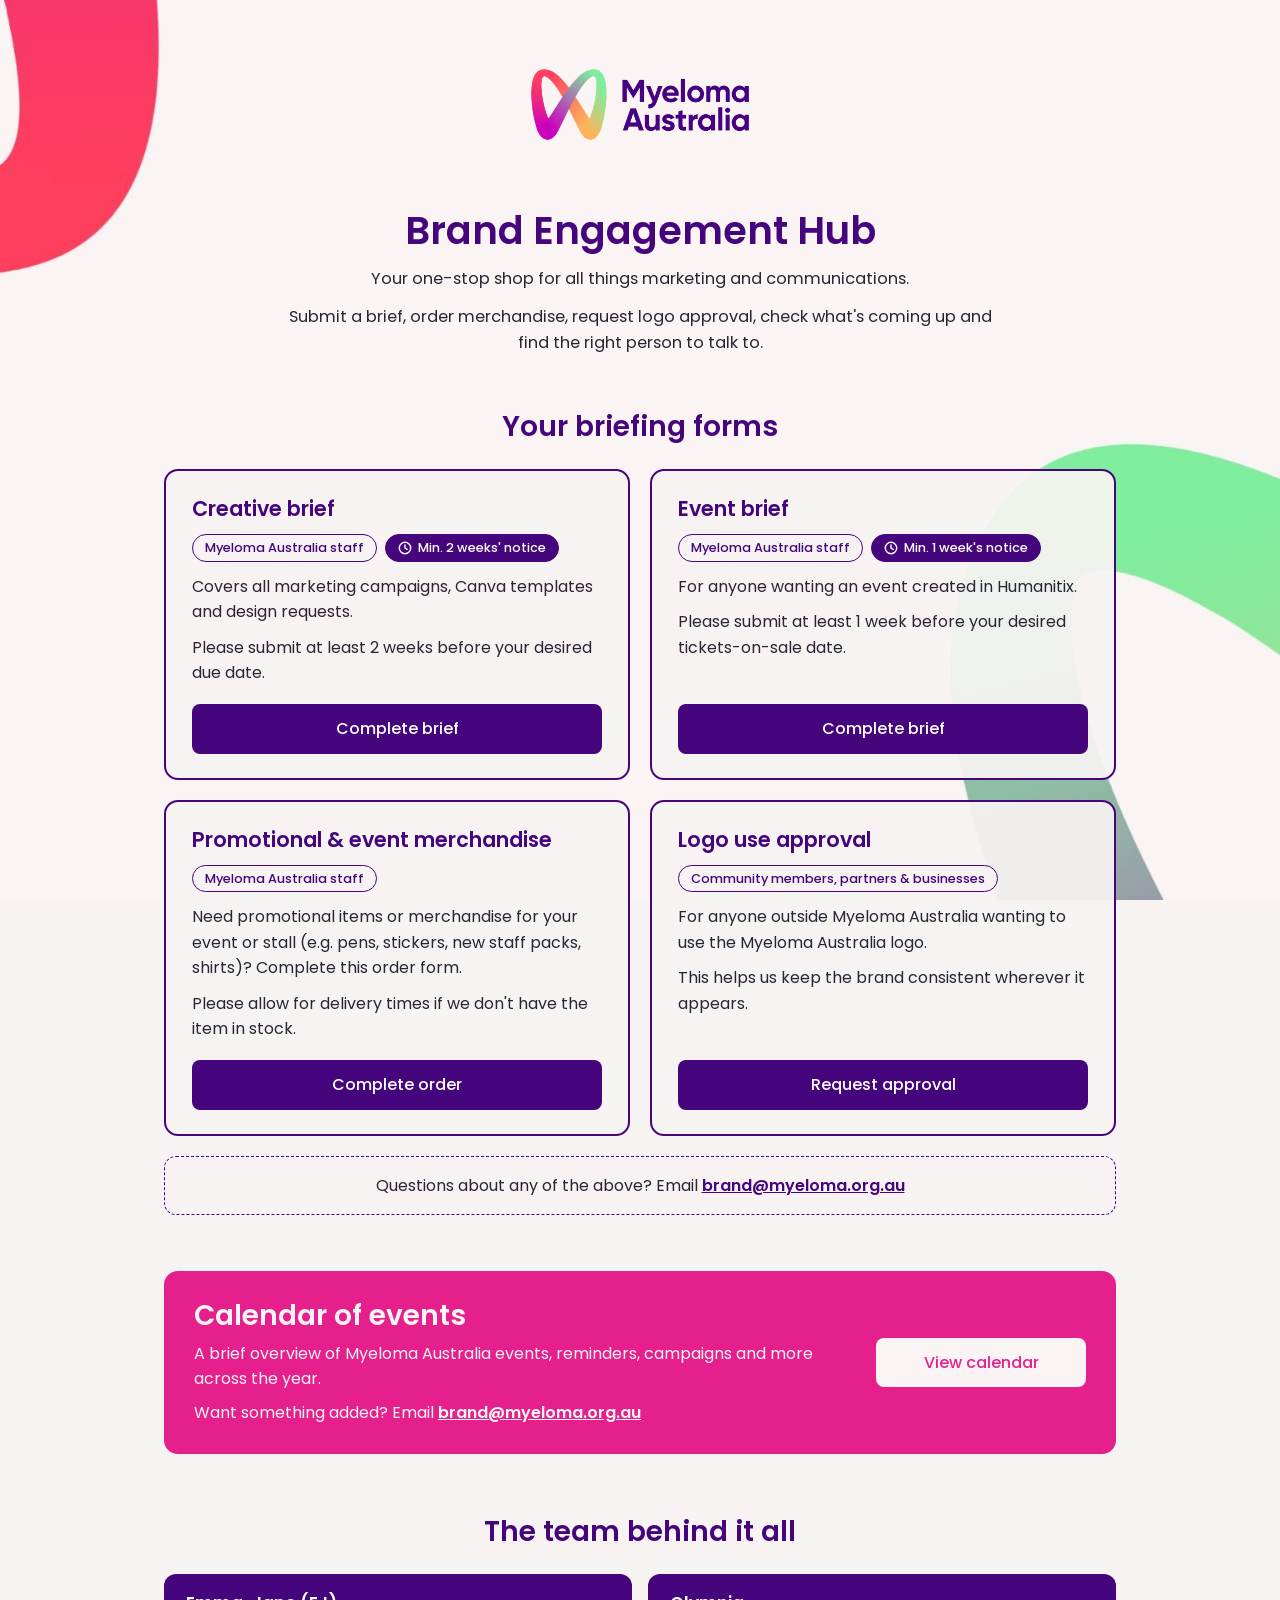
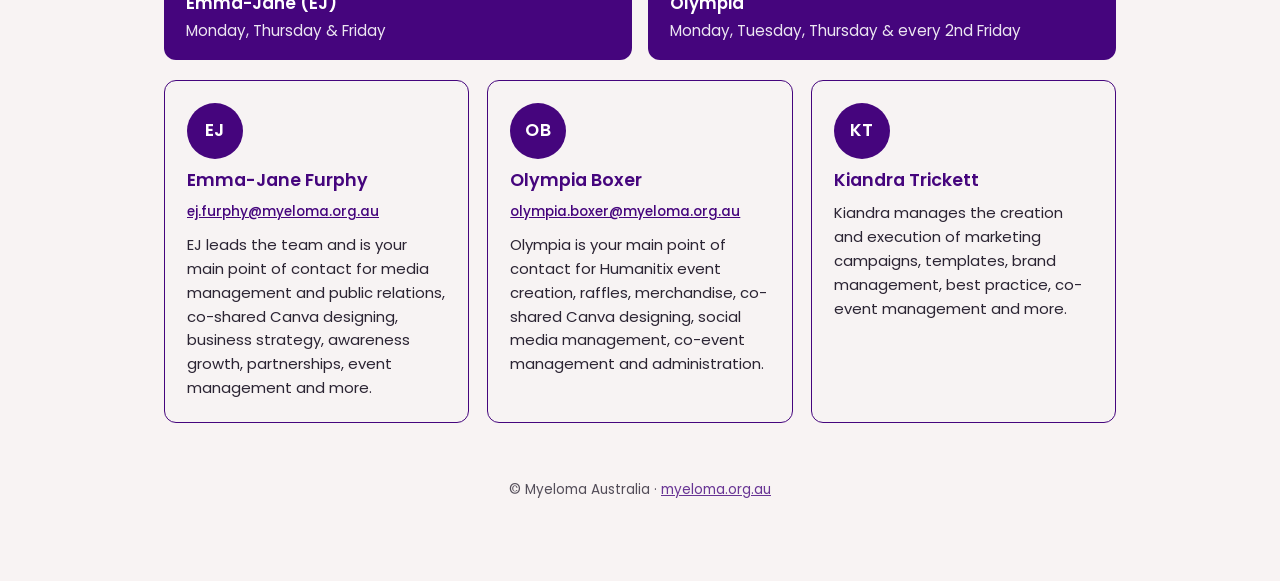
==== brand/index.html @ 0c66abc9 "Add files via upload" ====
<!doctype html>
<html lang="en-AU">
<head>
  <meta charset="utf-8">
  <meta name="viewport" content="width=device-width, initial-scale=1">
  <title>Brand Engagement Hub | Myeloma Australia</title>
  <meta name="description" content="Myeloma Australia's one-stop shop for marketing and communications: briefing forms, merchandise orders, logo approvals, the events calendar and the team.">
  <meta name="robots" content="noindex">
  <link rel="preconnect" href="https://fonts.googleapis.com">
  <link rel="preconnect" href="https://fonts.gstatic.com" crossorigin>
  <link href="https://fonts.googleapis.com/css2?family=Poppins:wght@400;500;600;700&display=swap" rel="stylesheet">
  <style>
    :root {
      --purple: #45057d;
      --purple-dark: #2f0357;
      --bg: #f8f3f3;
      --pink: #e5208c;
      --light: #faf4f4;
      --text: #2b2433;
    }
    * { box-sizing: border-box; }
    html, body { margin: 0; }
    body {
      font-family: "Poppins", Arial, sans-serif;
      color: var(--text);
      background: var(--bg) url("../nurses/assets/background.jpg") center / cover no-repeat fixed;
      min-height: 100vh;
      line-height: 1.6;
    }
    .wrap { max-width: 1000px; margin: 0 auto; padding: 48px 24px 80px; }

    header { text-align: center; margin-bottom: 40px; }
    header img { width: 260px; max-width: 70%; height: auto; }

    .intro { text-align: center; max-width: 720px; margin: 0 auto 48px; }
    .intro h1 { color: var(--purple); font-size: clamp(1.8rem, 4vw, 2.4rem); font-weight: 600; margin: 0 0 12px; line-height: 1.2; }
    .intro p { margin: 0 0 12px; font-size: 1.02rem; }

    h2.sec {
      color: var(--purple); font-size: clamp(1.4rem, 3vw, 1.75rem); font-weight: 600;
      margin: 0 0 20px; text-align: center;
    }
    section { margin-bottom: 56px; }

    /* Form cards */
    .fgrid { display: grid; grid-template-columns: repeat(2, 1fr); gap: 20px; }
    .fcard {
      display: flex; flex-direction: column; gap: 12px;
      background: rgba(248, 243, 243, 0.92);
      border: 2px solid var(--purple); border-radius: 14px;
      padding: 24px 26px;
    }
    .fcard h3 { margin: 0; color: var(--purple); font-size: 1.3rem; font-weight: 600; line-height: 1.3; }
    .fcard p { margin: 0; }
    .fcard .body { flex: 1; display: flex; flex-direction: column; gap: 10px; }
    .tags { display: flex; flex-wrap: wrap; gap: 8px; }
    .tag {
      display: inline-flex; align-items: center; gap: 6px;
      font-size: .8rem; font-weight: 500; line-height: 1.2;
      padding: 5px 12px; border-radius: 999px;
      border: 1.5px solid var(--purple); color: var(--purple); background: var(--bg);
    }
    .tag.lead { background: var(--purple); color: #fff; }
    .tag svg { flex: none; }

    .btn {
      display: inline-block; text-align: center; text-decoration: none;
      background: var(--purple); color: #fff;
      font-family: inherit; font-weight: 500; font-size: 1rem;
      padding: 12px 28px; border-radius: 8px; border: 0; cursor: pointer;
      transition: background .2s ease, transform .2s ease;
    }
    .btn:hover { background: var(--purple-dark); transform: translateY(-1px); }
    .btn:focus-visible { outline: 3px solid var(--purple); outline-offset: 3px; }
    .fcard .btn { width: 100%; margin-top: 6px; }

    .help {
      margin-top: 20px; text-align: center;
      background: rgba(248, 243, 243, 0.92);
      border: 1.5px dashed var(--purple); border-radius: 12px;
      padding: 16px 22px;
    }
    .help p { margin: 0; }
    a.mail { color: var(--purple); font-weight: 600; }

    /* Pink feature card (matches the nurses font section) */
    .feature {
      background: var(--pink); color: var(--light);
      border: 2px solid var(--pink); border-radius: 14px;
      padding: 26px 28px;
      display: grid; grid-template-columns: 1fr auto; gap: 20px; align-items: center;
    }
    .feature h2 { margin: 0 0 8px; font-size: clamp(1.3rem, 3vw, 1.75rem); font-weight: 600; line-height: 1.2; }
    .feature p { margin: 0; }
    .feature p + p { margin-top: 8px; }
    .feature a.mail { color: var(--light); }
    .feature .btn { background: var(--light); color: var(--pink); min-width: 210px; }
    .feature .btn:hover { background: #fff; }
    .feature .btn:focus-visible { outline-color: var(--light); }

    /* Team */
    .days {
      display: grid; grid-template-columns: 1fr 1fr; gap: 16px; margin-bottom: 20px;
    }
    .day {
      background: var(--purple); color: #fff; border-radius: 12px;
      padding: 16px 22px; display: flex; flex-direction: column; gap: 2px;
    }
    .day strong { font-weight: 600; font-size: 1.05rem; }
    .day span { opacity: .9; font-size: .95rem; }
    .tgrid { display: grid; grid-template-columns: repeat(3, 1fr); gap: 18px; }
    .person {
      display: flex; flex-direction: column; gap: 10px;
      background: rgba(248, 243, 243, 0.92);
      border: 1.5px solid var(--purple); border-radius: 12px; padding: 22px;
    }
    .avatar {
      width: 56px; height: 56px; border-radius: 50%;
      background: var(--purple); color: #fff;
      display: grid; place-items: center; font-weight: 600; font-size: 1.1rem; letter-spacing: .02em;
    }
    .person h3 { margin: 0; color: var(--purple); font-size: 1.1rem; font-weight: 600; line-height: 1.3; }
    .person .role { margin: -6px 0 0; font-size: .85rem; font-weight: 500; opacity: .8; }
    .person a.mail { font-size: .85rem; font-weight: 500; word-break: break-all; }
    .person p { margin: 0; font-size: .93rem; }

    footer { text-align: center; font-size: .85rem; margin-top: 48px; opacity: .8; }
    footer a { color: var(--purple); }

    @media (max-width: 860px) {
      .tgrid { grid-template-columns: 1fr; }
    }
    @media (max-width: 720px) {
      body { background-attachment: scroll; }
      .wrap { padding: 32px 16px 56px; }
      .fgrid { grid-template-columns: 1fr; gap: 16px; }
      .fcard { padding: 20px; }
      .feature { grid-template-columns: 1fr; padding: 22px 20px; }
      .feature .btn { width: 100%; min-width: 0; }
      .days { grid-template-columns: 1fr; }
    }
  </style>
</head>
<body>
  <div class="wrap">
    <header>
      <a href="https://myeloma.org.au" aria-label="Myeloma Australia website">
        <img src="../nurses/assets/myeloma-australia-logo.png" alt="Myeloma Australia" width="1000" height="433">
      </a>
    </header>

    <section class="intro">
      <h1>Brand Engagement Hub</h1>
      <p>Your one-stop shop for all things marketing and communications.</p>
      <p>Submit a brief, order merchandise, request logo approval, check what's coming up and find the right person to talk to.</p>
    </section>

    <!--
      FORMS
      Buttons currently point to the existing monday.com / Google forms.
      When the new forms are built (each on its own page under brand/forms/,
      saving to Google Sheets and sending an email), swap the href on the
      matching data-form button.
    -->
    <section aria-labelledby="forms-heading">
      <h2 class="sec" id="forms-heading">Your briefing forms</h2>
      <div class="fgrid">

        <article class="fcard">
          <h3>Creative brief</h3>
          <div class="tags">
            <span class="tag">Myeloma Australia staff</span>
            <span class="tag lead"><svg width="14" height="14" viewBox="0 0 16 16" fill="none" aria-hidden="true"><circle cx="8" cy="8" r="6.5" stroke="currentColor" stroke-width="1.6"/><path d="M8 4.5V8l2.5 1.5" stroke="currentColor" stroke-width="1.6" stroke-linecap="round"/></svg>Min. 2 weeks' notice</span>
          </div>
          <div class="body">
            <p>Covers all marketing campaigns, Canva templates and design requests.</p>
            <p>Please submit at least 2 weeks before your desired due date.</p>
          </div>
          <a class="btn" data-form="creative" href="https://wkf.ms/42u0uVm" target="_blank" rel="noopener">Complete brief</a>
        </article>

        <article class="fcard">
          <h3>Event brief</h3>
          <div class="tags">
            <span class="tag">Myeloma Australia staff</span>
            <span class="tag lead"><svg width="14" height="14" viewBox="0 0 16 16" fill="none" aria-hidden="true"><circle cx="8" cy="8" r="6.5" stroke="currentColor" stroke-width="1.6"/><path d="M8 4.5V8l2.5 1.5" stroke="currentColor" stroke-width="1.6" stroke-linecap="round"/></svg>Min. 1 week's notice</span>
          </div>
          <div class="body">
            <p>For anyone wanting an event created in Humanitix.</p>
            <p>Please submit at least 1 week before your desired tickets-on-sale date.</p>
          </div>
          <a class="btn" data-form="event" href="https://wkf.ms/3Jrvkr9" target="_blank" rel="noopener">Complete brief</a>
        </article>

        <article class="fcard">
          <h3>Promotional &amp; event merchandise</h3>
          <div class="tags">
            <span class="tag">Myeloma Australia staff</span>
          </div>
          <div class="body">
            <p>Need promotional items or merchandise for your event or stall (e.g. pens, stickers, new staff packs, shirts)? Complete this order form.</p>
            <p>Please allow for delivery times if we don't have the item in stock.</p>
          </div>
          <a class="btn" data-form="merch" href="https://wkf.ms/4o7CWOM" target="_blank" rel="noopener">Complete order</a>
        </article>

        <article class="fcard">
          <h3>Logo use approval</h3>
          <div class="tags">
            <span class="tag">Community members, partners &amp; businesses</span>
          </div>
          <div class="body">
            <p>For anyone outside Myeloma Australia wanting to use the Myeloma Australia logo.</p>
            <p>This helps us keep the brand consistent wherever it appears.</p>
          </div>
          <a class="btn" data-form="logo" href="https://docs.google.com/forms/d/e/1FAIpQLSdYyhcp86qzvlqUU9k35kIS9hzzO4dHxSmfKcxP49iBk4_9FA/viewform" target="_blank" rel="noopener">Request approval</a>
        </article>

      </div>
      <div class="help">
        <p>Questions about any of the above? Email <a class="mail" href="mailto:brand@myeloma.org.au">brand@myeloma.org.au</a></p>
      </div>
    </section>

    <section aria-labelledby="cal-heading">
      <div class="feature">
        <div>
          <h2 id="cal-heading">Calendar of events</h2>
          <p>A brief overview of Myeloma Australia events, reminders, campaigns and more across the year.</p>
          <p>Want something added? Email <a class="mail" href="mailto:brand@myeloma.org.au">brand@myeloma.org.au</a></p>
        </div>
        <a class="btn" data-form="calendar" href="https://myelomabrand.my.canva.site/#calendar-of-events" target="_blank" rel="noopener">View calendar</a>
      </div>
    </section>

    <section aria-labelledby="team-heading">
      <h2 class="sec" id="team-heading">The team behind it all</h2>

      <div class="days" aria-label="Days in the office">
        <div class="day"><strong>Emma-Jane (EJ)</strong><span>Monday, Thursday &amp; Friday</span></div>
        <div class="day"><strong>Olympia</strong><span>Monday, Tuesday, Thursday &amp; every 2nd Friday</span></div>
      </div>

      <div class="tgrid">
        <article class="person">
          <span class="avatar" aria-hidden="true">EJ</span>
          <h3>Emma-Jane Furphy</h3>
          <a class="mail" href="mailto:ej.furphy@myeloma.org.au">ej.furphy@myeloma.org.au</a>
          <p>EJ leads the team and is your main point of contact for media management and public relations, co-shared Canva designing, business strategy, awareness growth, partnerships, event management and more.</p>
        </article>
        <article class="person">
          <span class="avatar" aria-hidden="true">OB</span>
          <h3>Olympia Boxer</h3>
          <a class="mail" href="mailto:olympia.boxer@myeloma.org.au">olympia.boxer@myeloma.org.au</a>
          <p>Olympia is your main point of contact for Humanitix event creation, raffles, merchandise, co-shared Canva designing, social media management, co-event management and administration.</p>
        </article>
        <article class="person">
          <span class="avatar" aria-hidden="true">KT</span>
          <h3>Kiandra Trickett</h3>
          <p>Kiandra manages the creation and execution of marketing campaigns, templates, brand management, best practice, co-event management and more.</p>
        </article>
      </div>
    </section>

    <footer>
      &copy; Myeloma Australia &middot; <a href="https://myeloma.org.au" target="_blank" rel="noopener">myeloma.org.au</a>
    </footer>
  </div>

</body>
</html>
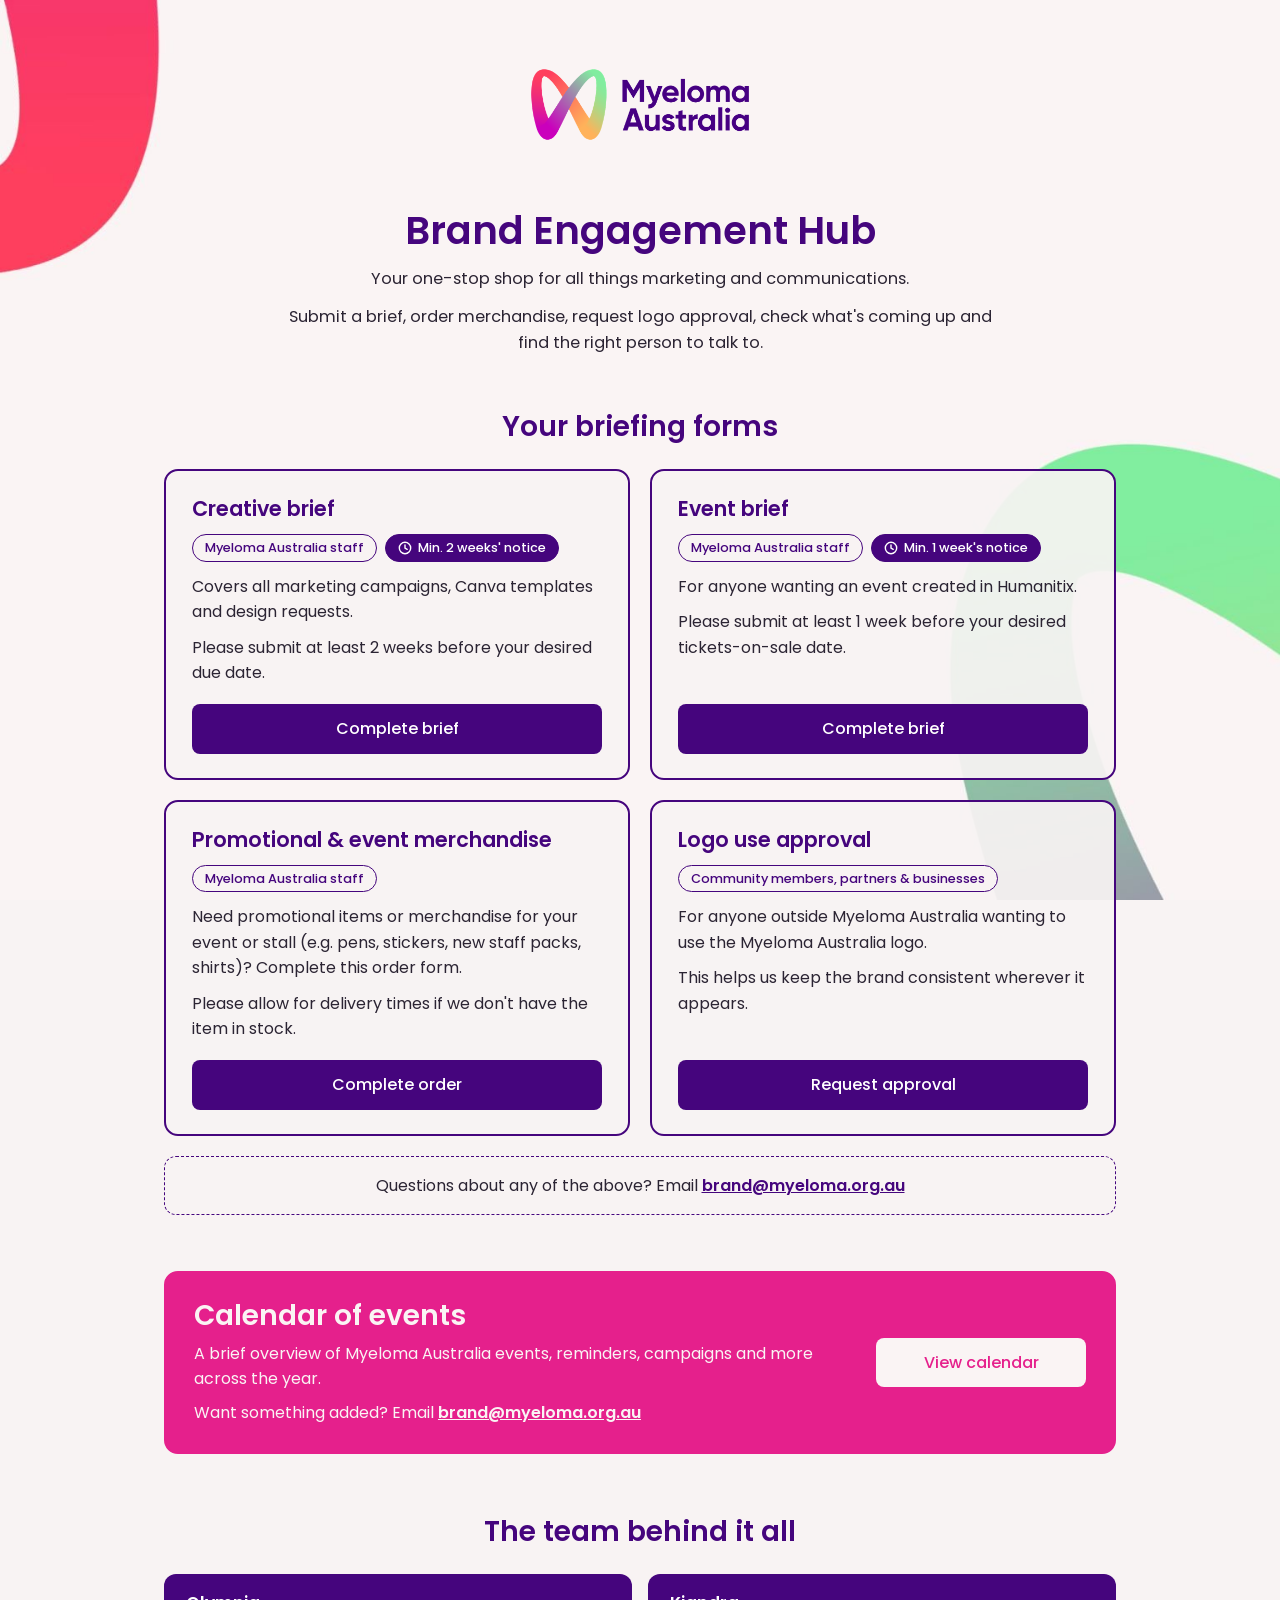
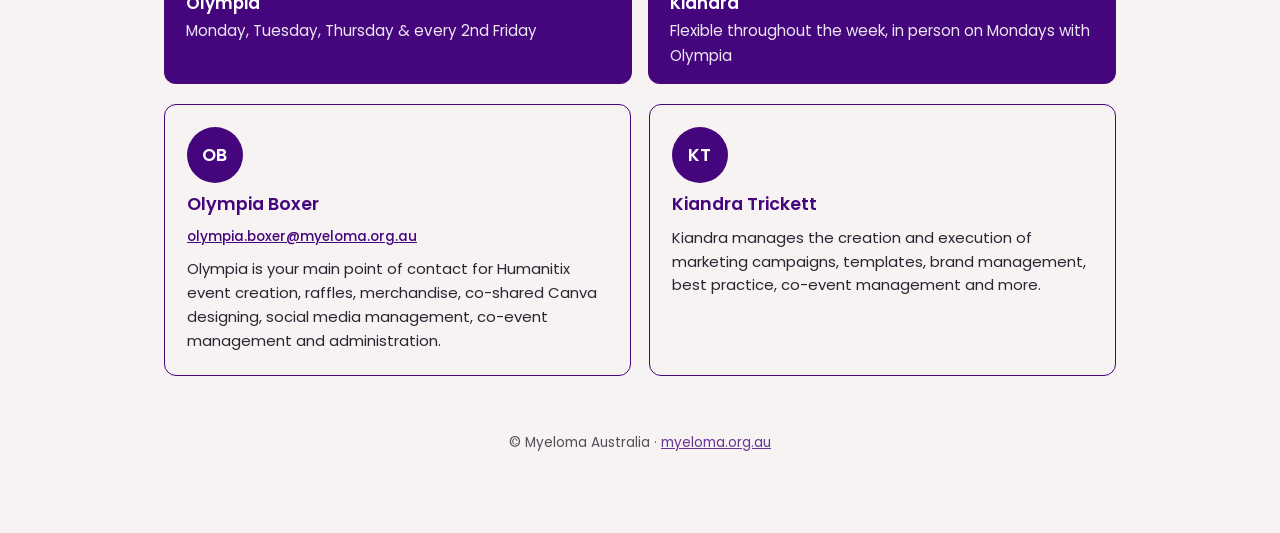
==== commit 250dcde0: "Update brand hub team: remove Emma-Jane, add Kiandra's hours" ====
--- a/brand/index.html
+++ b/brand/index.html
@@ -108,7 +108,7 @@
     }
     .day strong { font-weight: 600; font-size: 1.05rem; }
     .day span { opacity: .9; font-size: .95rem; }
-    .tgrid { display: grid; grid-template-columns: repeat(3, 1fr); gap: 18px; }
+    .tgrid { display: grid; grid-template-columns: repeat(2, 1fr); gap: 18px; }
     .person {
       display: flex; flex-direction: column; gap: 10px;
       background: rgba(248, 243, 243, 0.92);
@@ -237,17 +237,11 @@
       <h2 class="sec" id="team-heading">The team behind it all</h2>
 
       <div class="days" aria-label="Days in the office">
-        <div class="day"><strong>Emma-Jane (EJ)</strong><span>Monday, Thursday &amp; Friday</span></div>
         <div class="day"><strong>Olympia</strong><span>Monday, Tuesday, Thursday &amp; every 2nd Friday</span></div>
+        <div class="day"><strong>Kiandra</strong><span>Flexible throughout the week, in person on Mondays with Olympia</span></div>
       </div>
 
       <div class="tgrid">
-        <article class="person">
-          <span class="avatar" aria-hidden="true">EJ</span>
-          <h3>Emma-Jane Furphy</h3>
-          <a class="mail" href="mailto:ej.furphy@myeloma.org.au">ej.furphy@myeloma.org.au</a>
-          <p>EJ leads the team and is your main point of contact for media management and public relations, co-shared Canva designing, business strategy, awareness growth, partnerships, event management and more.</p>
-        </article>
         <article class="person">
           <span class="avatar" aria-hidden="true">OB</span>
           <h3>Olympia Boxer</h3>
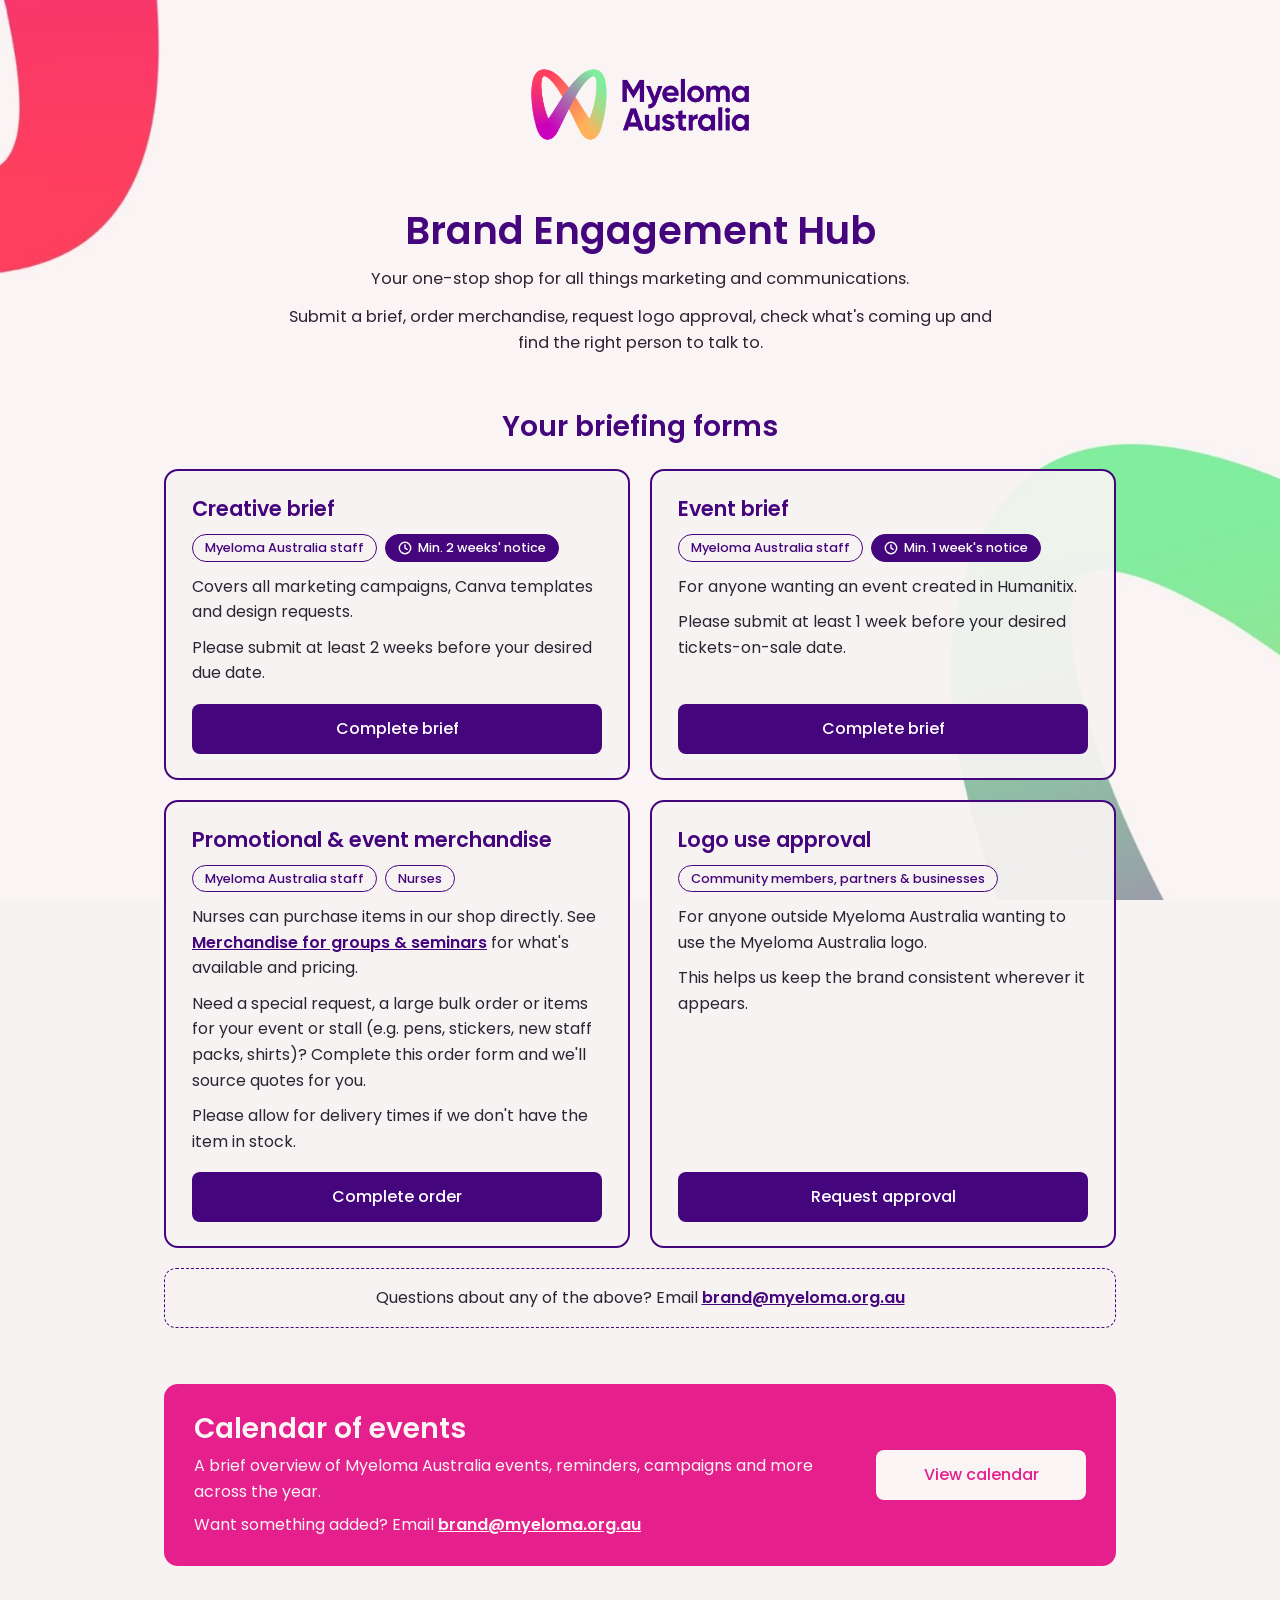
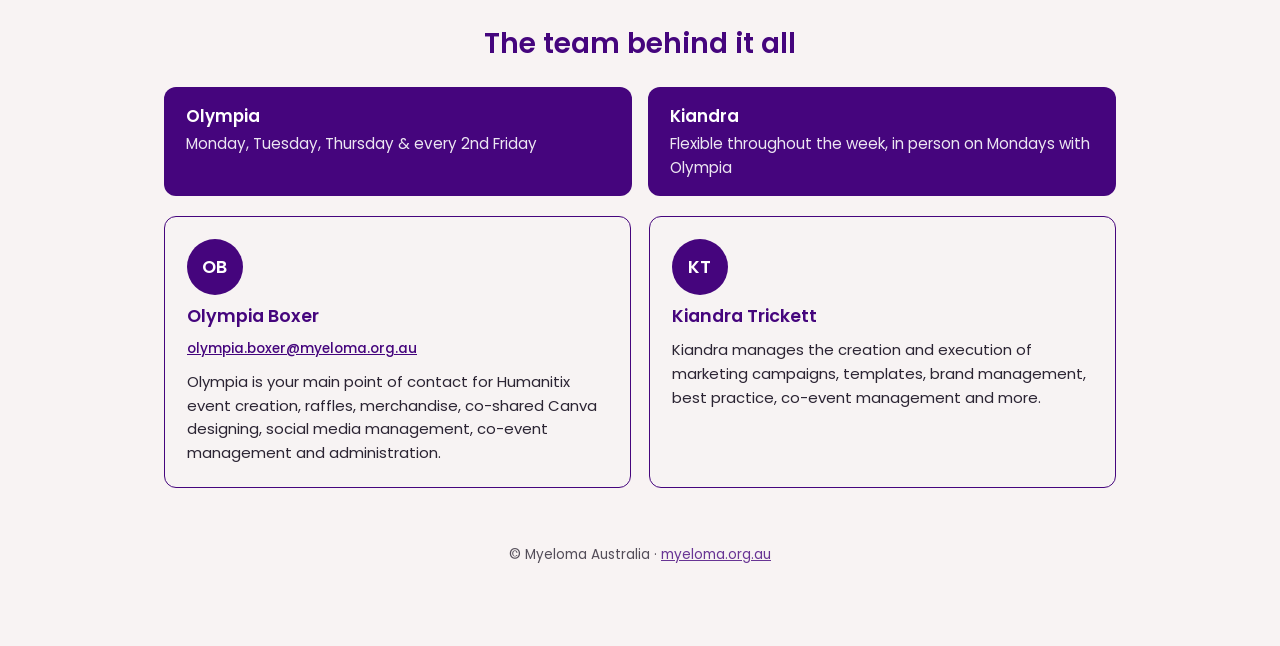
==== commit f1ba6a38: "Update merchandise card wording on brand page Updated promotional items section with new information" ====
--- a/brand/index.html
+++ b/brand/index.html
@@ -157,10 +157,10 @@
 
     <!--
       FORMS
-      Buttons currently point to the existing monday.com / Google forms.
-      When the new forms are built (each on its own page under brand/forms/,
-      saving to Google Sheets and sending an email), swap the href on the
-      matching data-form button.
+      Creative, event and merchandise buttons open the forms under brand/forms/.
+      Submissions go to the "Brand Engagement Hub - Form submissions" Google Sheet
+      (brandmyeloma@gmail.com) and email brand@myeloma.org.au. See apps-script/README.md.
+      Logo approval still uses the Google Form.
     -->
     <section aria-labelledby="forms-heading">
       <h2 class="sec" id="forms-heading">Your briefing forms</h2>
@@ -176,7 +176,7 @@
             <p>Covers all marketing campaigns, Canva templates and design requests.</p>
             <p>Please submit at least 2 weeks before your desired due date.</p>
           </div>
-          <a class="btn" data-form="creative" href="https://wkf.ms/42u0uVm" target="_blank" rel="noopener">Complete brief</a>
+          <a class="btn" data-form="creative" href="forms/creative-brief/">Complete brief</a>
         </article>
 
         <article class="fcard">
@@ -189,19 +189,21 @@
             <p>For anyone wanting an event created in Humanitix.</p>
             <p>Please submit at least 1 week before your desired tickets-on-sale date.</p>
           </div>
-          <a class="btn" data-form="event" href="https://wkf.ms/3Jrvkr9" target="_blank" rel="noopener">Complete brief</a>
+          <a class="btn" data-form="event" href="forms/event-brief/">Complete brief</a>
         </article>
 
         <article class="fcard">
           <h3>Promotional &amp; event merchandise</h3>
           <div class="tags">
             <span class="tag">Myeloma Australia staff</span>
-          </div>
-          <div class="body">
-            <p>Need promotional items or merchandise for your event or stall (e.g. pens, stickers, new staff packs, shirts)? Complete this order form.</p>
+            <span class="tag">Nurses</span>
+          </div>
+          <div class="body">
+            <p>Nurses can purchase items in our shop directly. See <a class="mail" href="../nurses/assets/templates/Merchandise-for-groups-and-seminars.pdf" target="_blank" rel="noopener">Merchandise for groups &amp; seminars</a> for what's available and pricing.</p>
+            <p>Need a special request, a large bulk order or items for your event or stall (e.g. pens, stickers, new staff packs, shirts)? Complete this order form and we'll source quotes for you.</p>
             <p>Please allow for delivery times if we don't have the item in stock.</p>
           </div>
-          <a class="btn" data-form="merch" href="https://wkf.ms/4o7CWOM" target="_blank" rel="noopener">Complete order</a>
+          <a class="btn" data-form="merch" href="forms/merchandise/">Complete order</a>
         </article>
 
         <article class="fcard">
@@ -229,7 +231,7 @@
           <p>A brief overview of Myeloma Australia events, reminders, campaigns and more across the year.</p>
           <p>Want something added? Email <a class="mail" href="mailto:brand@myeloma.org.au">brand@myeloma.org.au</a></p>
         </div>
-        <a class="btn" data-form="calendar" href="https://myelomabrand.my.canva.site/#calendar-of-events" target="_blank" rel="noopener">View calendar</a>
+        <a class="btn" data-form="calendar" href="https://app.getrella.com/7GvwuU8IsPsexjZbFXzBbV/s/4G4ePZOT5hQIqBQ1zHpZ6k/p/38tbFASHKrtSx42xUhSaaj" target="_blank" rel="noopener">View calendar</a>
       </div>
     </section>
 
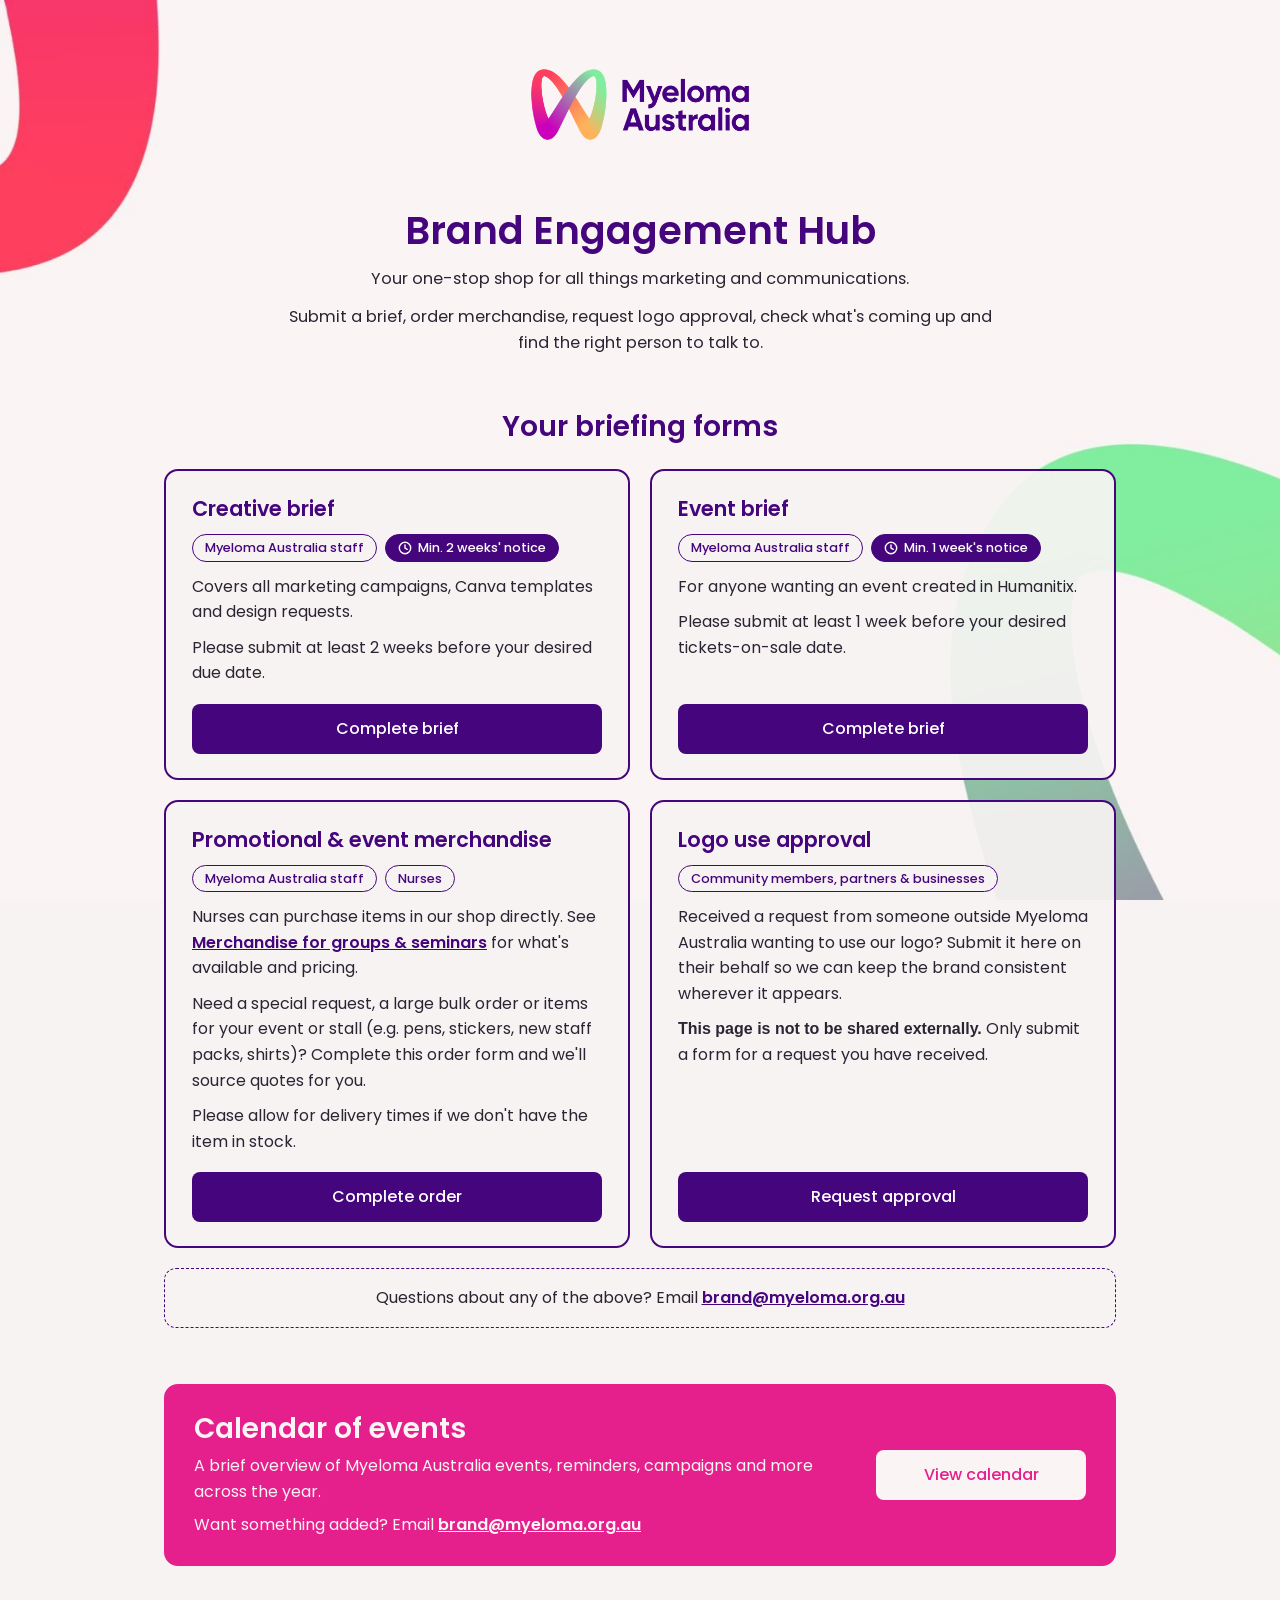
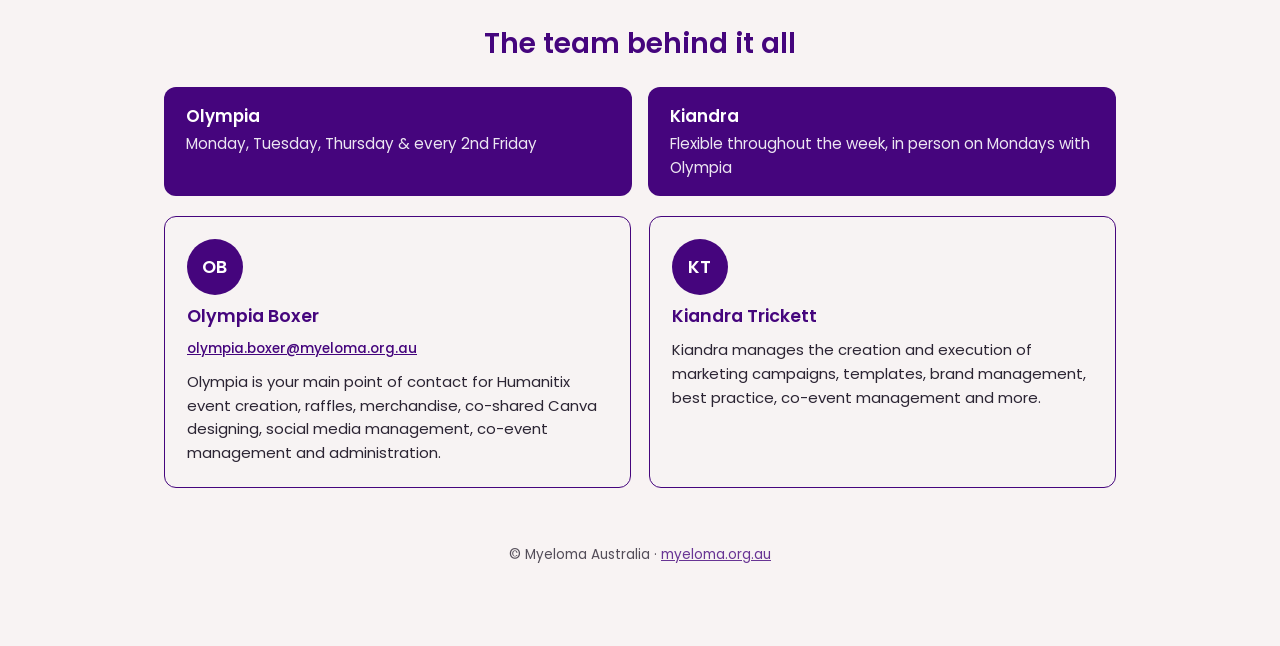
==== commit 94be1984: "Update logo approval card wording on brand page" ====
--- a/brand/index.html
+++ b/brand/index.html
@@ -212,8 +212,8 @@
             <span class="tag">Community members, partners &amp; businesses</span>
           </div>
           <div class="body">
-            <p>For anyone outside Myeloma Australia wanting to use the Myeloma Australia logo.</p>
-            <p>This helps us keep the brand consistent wherever it appears.</p>
+            <p>Received a request from someone outside Myeloma Australia wanting to use our logo? Submit it here on their behalf so we can keep the brand consistent wherever it appears.</p>
+            <p><strong>This page is not to be shared externally.</strong> Only submit a form for a request you have received.</p>
           </div>
           <a class="btn" data-form="logo" href="https://docs.google.com/forms/d/e/1FAIpQLSdYyhcp86qzvlqUU9k35kIS9hzzO4dHxSmfKcxP49iBk4_9FA/viewform" target="_blank" rel="noopener">Request approval</a>
         </article>
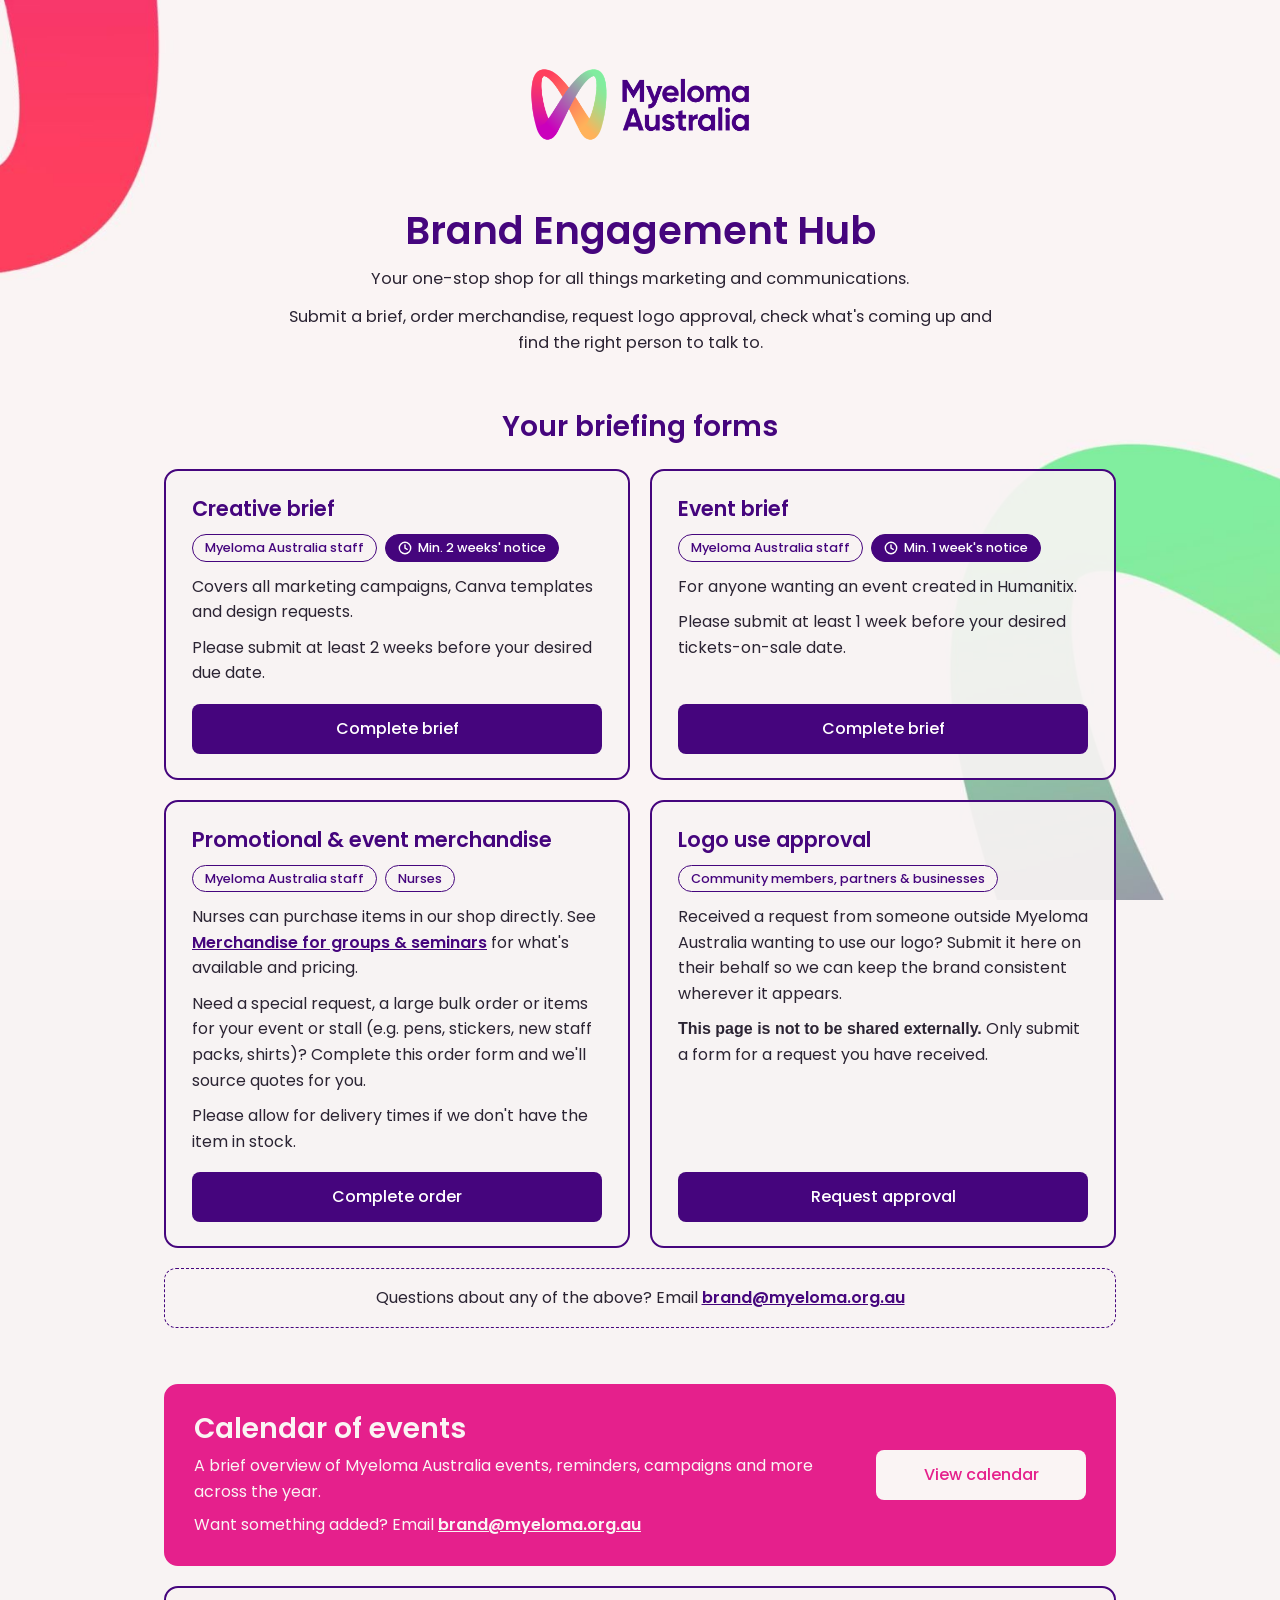
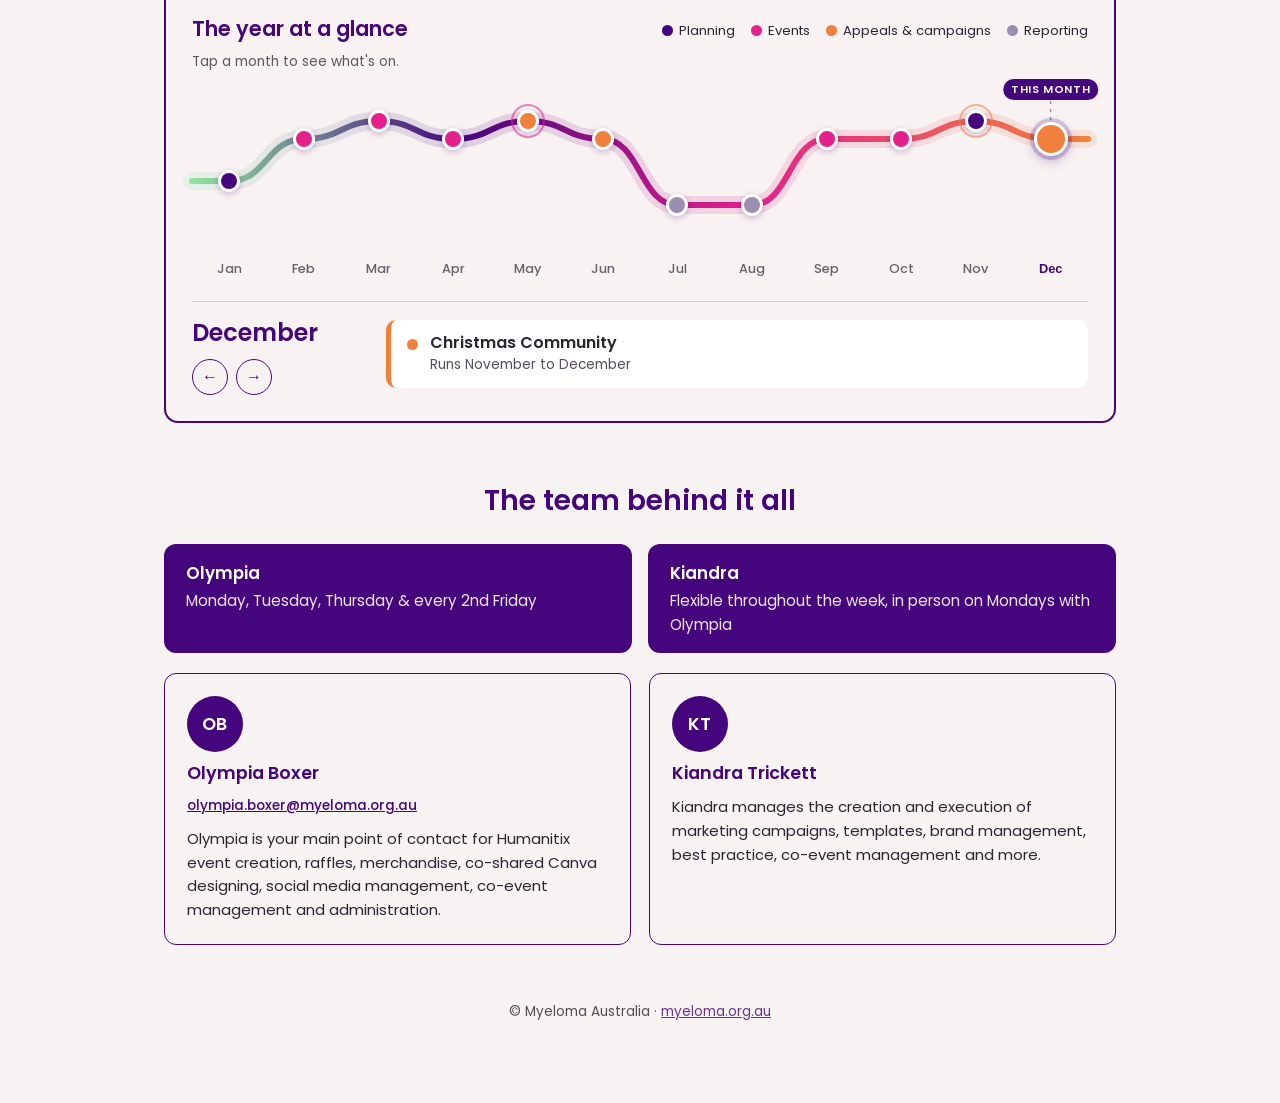
==== commit 543894a4: "Add interactive year at a glance timeline to brand page" ====
--- a/brand/index.html
+++ b/brand/index.html
@@ -127,6 +127,79 @@
     footer { text-align: center; font-size: .85rem; margin-top: 48px; opacity: .8; }
     footer a { color: var(--purple); }
 
+
+    /* Year at a glance timeline */
+    .year {
+      margin-top: 20px;
+      background: rgba(248, 243, 243, 0.94);
+      border: 2px solid var(--purple); border-radius: 14px;
+      padding: 24px 26px 26px;
+    }
+    .year-head { display: flex; flex-wrap: wrap; justify-content: space-between; align-items: baseline; gap: 10px 20px; margin-bottom: 6px; }
+    .year-head h3 { margin: 0; color: var(--purple); font-size: 1.3rem; font-weight: 600; }
+    .legend { display: flex; flex-wrap: wrap; gap: 6px 16px; margin: 0; padding: 0; list-style: none; font-size: .82rem; }
+    .legend li { display: inline-flex; align-items: center; gap: 6px; }
+    .legend i, .ev i { width: 11px; height: 11px; border-radius: 50%; flex: none; display: inline-block; }
+    .c-plan { background: var(--purple); }
+    .c-event { background: var(--pink); }
+    .c-appeal { background: #f0803c; }
+    .c-report { background: #9a8fb0; }
+    .yr-hint { margin: 0 0 4px; font-size: .85rem; opacity: .75; }
+
+    .chart { position: relative; height: 170px; margin: 6px 0 0; }
+    .chart svg { position: absolute; inset: 0; width: 100%; height: 100%; overflow: visible; }
+    .chart .wave { fill: none; stroke: url(#yrGrad); stroke-width: 6; stroke-linecap: round; }
+    .chart .wave-soft { fill: none; stroke: url(#yrGrad); stroke-width: 18; opacity: .14; stroke-linecap: round; }
+    .chart .now-line { stroke: var(--purple); stroke-width: 1.5; stroke-dasharray: 3 5; opacity: .45; }
+    .mdot {
+      position: absolute; transform: translate(-50%, -50%);
+      width: 22px; height: 22px; padding: 0; border-radius: 50%;
+      border: 3px solid #fff; cursor: pointer;
+      box-shadow: 0 2px 6px rgba(69, 5, 125, .25);
+      transition: width .2s ease, height .2s ease, box-shadow .2s ease;
+    }
+    .mdot:hover { width: 28px; height: 28px; }
+    .mdot[aria-selected="true"] { width: 34px; height: 34px; box-shadow: 0 0 0 4px rgba(69, 5, 125, .18), 0 4px 12px rgba(69, 5, 125, .35); }
+    .mdot:focus-visible { outline: 3px solid var(--purple); outline-offset: 4px; }
+    .mdot .ring { position: absolute; inset: -9px; border-radius: 50%; border: 2px solid currentColor; opacity: .55; }
+    .now-tag {
+      position: absolute; transform: translate(-50%, 0); top: 0;
+      font-size: .68rem; font-weight: 600; letter-spacing: .06em; text-transform: uppercase;
+      color: #fff; background: var(--purple); padding: 2px 8px; border-radius: 999px; white-space: nowrap;
+    }
+    .months { display: grid; grid-template-columns: repeat(12, 1fr); margin-top: 4px; }
+    .months button {
+      font: inherit; font-size: .8rem; font-weight: 500; color: var(--text); opacity: .7;
+      background: none; border: 0; padding: 6px 0; cursor: pointer; border-radius: 6px;
+    }
+    .months button[aria-selected="true"] { color: var(--purple); font-weight: 700; opacity: 1; }
+    .months button:focus-visible { outline: 2px solid var(--purple); }
+    .months .m-short { display: none; }
+
+    .detail {
+      margin-top: 16px; border-top: 1.5px solid rgba(69, 5, 125, .2); padding-top: 18px;
+      display: grid; grid-template-columns: 170px 1fr; gap: 16px 24px; align-items: start;
+    }
+    .detail h4 { margin: 0; color: var(--purple); font-size: 1.5rem; font-weight: 600; line-height: 1.1; }
+    .detail .nav { display: flex; gap: 8px; margin-top: 12px; }
+    .detail .nav button {
+      width: 36px; height: 36px; border-radius: 50%; border: 1.5px solid var(--purple);
+      background: var(--bg); color: var(--purple); font-size: 1rem; cursor: pointer; line-height: 1;
+    }
+    .detail .nav button:hover { background: var(--purple); color: #fff; }
+    .evs { list-style: none; margin: 0; padding: 0; display: flex; flex-direction: column; gap: 10px; }
+    .ev {
+      display: flex; gap: 12px; align-items: flex-start;
+      background: #fff; border-radius: 10px; padding: 12px 16px;
+      border-left: 5px solid var(--ec);
+      animation: evIn .35s ease both;
+    }
+    .ev i { margin-top: 7px; background: var(--ec); }
+    .ev strong { display: block; font-weight: 600; line-height: 1.35; }
+    .ev span { display: block; font-size: .85rem; opacity: .8; }
+    @keyframes evIn { from { opacity: 0; transform: translateY(6px); } to { opacity: 1; transform: none; } }
+    @media (prefers-reduced-motion: reduce) { .ev { animation: none; } .mdot { transition: none; } }
+
     @media (max-width: 860px) {
       .tgrid { grid-template-columns: 1fr; }
     }
@@ -138,6 +211,17 @@
       .feature { grid-template-columns: 1fr; padding: 22px 20px; }
       .feature .btn { width: 100%; min-width: 0; }
       .days { grid-template-columns: 1fr; }
+      .year { padding: 20px 16px 20px; }
+      .chart { height: 140px; }
+      .mdot { width: 16px; height: 16px; border-width: 2px; }
+      .mdot:hover { width: 18px; height: 18px; }
+      .mdot[aria-selected="true"] { width: 24px; height: 24px; }
+      .mdot .ring { inset: -6px; }
+      .months .m-long { display: none; }
+      .months .m-short { display: inline; }
+      .detail { grid-template-columns: 1fr; }
+      .detail .head-row { display: flex; justify-content: space-between; align-items: center; }
+      .detail .nav { margin-top: 0; }
     }
   </style>
 </head>
@@ -233,6 +317,45 @@
         </div>
         <a class="btn" data-form="calendar" href="https://app.getrella.com/7GvwuU8IsPsexjZbFXzBbV/s/4G4ePZOT5hQIqBQ1zHpZ6k/p/38tbFASHKrtSx42xUhSaaj" target="_blank" rel="noopener">View calendar</a>
       </div>
+
+      <div class="year" id="year">
+        <div class="year-head">
+          <h3>The year at a glance</h3>
+          <ul class="legend" aria-label="Key">
+            <li><i class="c-plan"></i>Planning</li>
+            <li><i class="c-event"></i>Events</li>
+            <li><i class="c-appeal"></i>Appeals &amp; campaigns</li>
+            <li><i class="c-report"></i>Reporting</li>
+          </ul>
+        </div>
+        <p class="yr-hint">Tap a month to see what's on.</p>
+        <div class="chart" id="yrChart">
+          <svg viewBox="0 0 1200 170" preserveAspectRatio="none" aria-hidden="true">
+            <defs>
+              <linearGradient id="yrGrad" x1="0" x2="1" y1="0" y2="0">
+                <stop offset="0" stop-color="#8fe3a0"/>
+                <stop offset=".3" stop-color="#45057d"/>
+                <stop offset=".62" stop-color="#e5208c"/>
+                <stop offset="1" stop-color="#f0803c"/>
+              </linearGradient>
+            </defs>
+            <line class="now-line" id="yrNowLine" x1="0" x2="0" y1="22" y2="170" vector-effect="non-scaling-stroke"/>
+            <path class="wave-soft" id="yrWaveSoft" vector-effect="non-scaling-stroke"/>
+            <path class="wave" id="yrWave" vector-effect="non-scaling-stroke"/>
+          </svg>
+        </div>
+        <div class="months" role="tablist" aria-label="Months" id="yrMonths"></div>
+        <div class="detail" id="yrDetail" role="tabpanel" aria-live="polite">
+          <div class="head-row">
+            <h4 id="yrTitle"></h4>
+            <div class="nav">
+              <button type="button" id="yrPrev" aria-label="Previous month">&#8592;</button>
+              <button type="button" id="yrNext" aria-label="Next month">&#8594;</button>
+            </div>
+          </div>
+          <ul class="evs" id="yrList"></ul>
+        </div>
+      </div>
     </section>
 
     <section aria-labelledby="team-heading">
@@ -263,5 +386,99 @@
     </footer>
   </div>
 
+
+  <script>
+  (function () {
+    var PLAN = "My Greatest Call, National Myeloma Month, My Greatest Walk and Gather Round Breakfast";
+    var C = { plan: "var(--purple)", event: "var(--pink)", appeal: "#f0803c", report: "#9a8fb0" };
+    var M = [
+      { n: "January",   e: [["plan", "Event planning", PLAN]] },
+      { n: "February",  e: [["event", "My Greatest Call Lunch"]] },
+      { n: "March",     e: [["event", "National Myeloma Month"], ["event", "My Greatest Walk"]] },
+      { n: "April",     e: [["event", "Gather Round Breakfast"]] },
+      { n: "May",       e: [["appeal", "Tax Appeal", "Runs May to June"], ["event", "National Myeloma Summit"]] },
+      { n: "June",      e: [["appeal", "Tax Appeal", "Runs May to June"]] },
+      { n: "July",      e: [["report", "Reporting & planning", "July to August"]] },
+      { n: "August",    e: [["report", "Reporting & planning", "July to August"]] },
+      { n: "September", e: [["event", "Moonee Valley Racing Carnival", "Runs September to October"]] },
+      { n: "October",   e: [["event", "Moonee Valley Racing Carnival", "Runs September to October"]] },
+      { n: "November",  e: [["plan", "Event planning", PLAN], ["appeal", "Christmas Community Campaign", "Runs November to December"]] },
+      { n: "December",  e: [["appeal", "Christmas Community", "Runs November to December"]] }
+    ];
+    // Wave height: events and appeals peak, planning and reporting sit lower
+    var W = { event: 3, appeal: 3, plan: 1.6, report: 0.8 };
+    var chart = document.getElementById("yrChart"), months = document.getElementById("yrMonths");
+    var now = new Date().getMonth(), sel = now, dots = [], tabs = [];
+    var pts = M.map(function (m, i) {
+      var v = 0; m.e.forEach(function (e) { v = Math.max(v, W[e[0]]); });
+      v += (m.e.length - 1) * 0.6;
+      return [ (i + 0.5) * 100, 150 - v * 30 ];
+    });
+    function path(p) {
+      var d = "M0," + p[0][1] + " L" + p[0][0] + "," + p[0][1];
+      for (var i = 1; i < p.length; i++) {
+        var a = p[i - 1], b = p[i], mx = (a[0] + b[0]) / 2;
+        d += " C" + mx + "," + a[1] + " " + mx + "," + b[1] + " " + b[0] + "," + b[1];
+      }
+      return d + " L1200," + p[p.length - 1][1];
+    }
+    var d = path(pts);
+    document.getElementById("yrWave").setAttribute("d", d);
+    document.getElementById("yrWaveSoft").setAttribute("d", d);
+    var nl = document.getElementById("yrNowLine");
+    nl.setAttribute("x1", pts[now][0]); nl.setAttribute("x2", pts[now][0]); nl.setAttribute("y2", pts[now][1]);
+    var tag = document.createElement("span");
+    tag.className = "now-tag"; tag.textContent = "This month";
+    tag.style.left = (pts[now][0] / 12) + "%";
+    chart.appendChild(tag);
+
+    M.forEach(function (m, i) {
+      var main = m.e[0][0], b = document.createElement("button");
+      b.type = "button"; b.className = "mdot"; b.tabIndex = -1;
+      b.setAttribute("aria-label", m.n + ": " + m.e.map(function (e) { return e[1]; }).join(", "));
+      b.style.left = (pts[i][0] / 12) + "%";
+      b.style.top = (pts[i][1] / 170 * 100) + "%";
+      b.style.background = C[main];
+      if (m.e.length > 1 && m.e[1][0] !== main) {
+        var r = document.createElement("span"); r.className = "ring"; r.style.color = C[m.e[1][0]]; b.appendChild(r);
+      }
+      b.addEventListener("click", function () { show(i, true); });
+      b.addEventListener("mouseenter", function () { if (window.matchMedia("(hover: hover)").matches) show(i); });
+      chart.appendChild(b); dots.push(b);
+
+      var t = document.createElement("button");
+      t.type = "button"; t.setAttribute("role", "tab");
+      t.innerHTML = '<span class="m-long">' + m.n.slice(0, 3) + '</span><span class="m-short">' + m.n[0] + '</span>';
+      t.setAttribute("aria-label", m.n);
+      t.addEventListener("click", function () { show(i, true); });
+      t.addEventListener("keydown", function (ev) {
+        var k = ev.key, j = null;
+        if (k === "ArrowRight") j = (i + 1) % 12;
+        else if (k === "ArrowLeft") j = (i + 11) % 12;
+        else if (k === "Home") j = 0;
+        else if (k === "End") j = 11;
+        if (j !== null) { ev.preventDefault(); show(j, true, true); }
+      });
+      months.appendChild(t); tabs.push(t);
+    });
+
+    function esc(s) { return s.replace(/&/g, "&amp;").replace(/</g, "&lt;"); }
+    function show(i, force, focus) {
+      if (i === sel && !force && dots[i].getAttribute("aria-selected") === "true") return;
+      sel = i;
+      dots.forEach(function (b, j) { b.setAttribute("aria-selected", j === i); });
+      tabs.forEach(function (t, j) { t.setAttribute("aria-selected", j === i); t.tabIndex = j === i ? 0 : -1; });
+      if (focus) tabs[i].focus();
+      document.getElementById("yrTitle").textContent = M[i].n;
+      document.getElementById("yrList").innerHTML = M[i].e.map(function (e, k) {
+        return '<li class="ev" style="--ec:' + C[e[0]] + ';animation-delay:' + (k * 70) + 'ms"><i></i><div><strong>' +
+          esc(e[1]) + '</strong>' + (e[2] ? '<span>' + esc(e[2]) + '</span>' : '') + '</div></li>';
+      }).join("");
+    }
+    document.getElementById("yrPrev").addEventListener("click", function () { show((sel + 11) % 12, true); });
+    document.getElementById("yrNext").addEventListener("click", function () { show((sel + 1) % 12, true); });
+    show(now, true);
+  })();
+  </script>
 </body>
 </html>
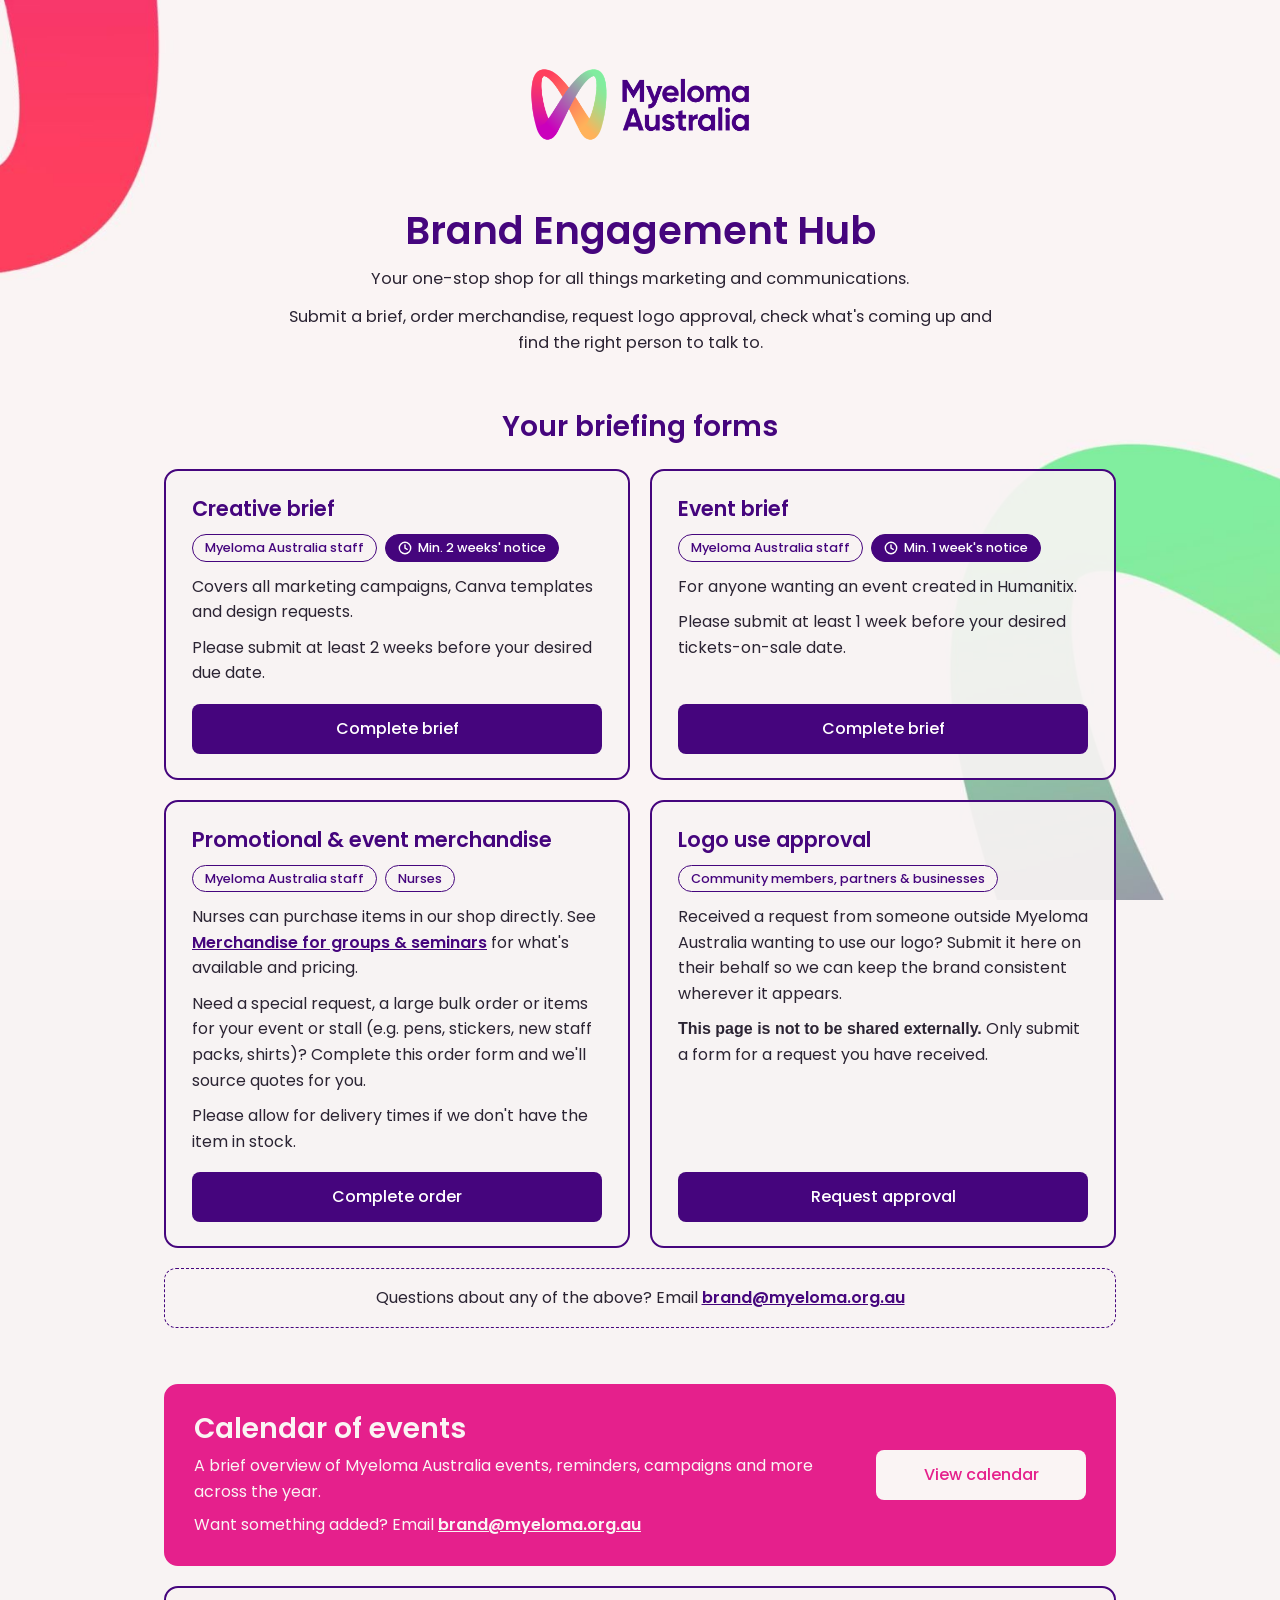
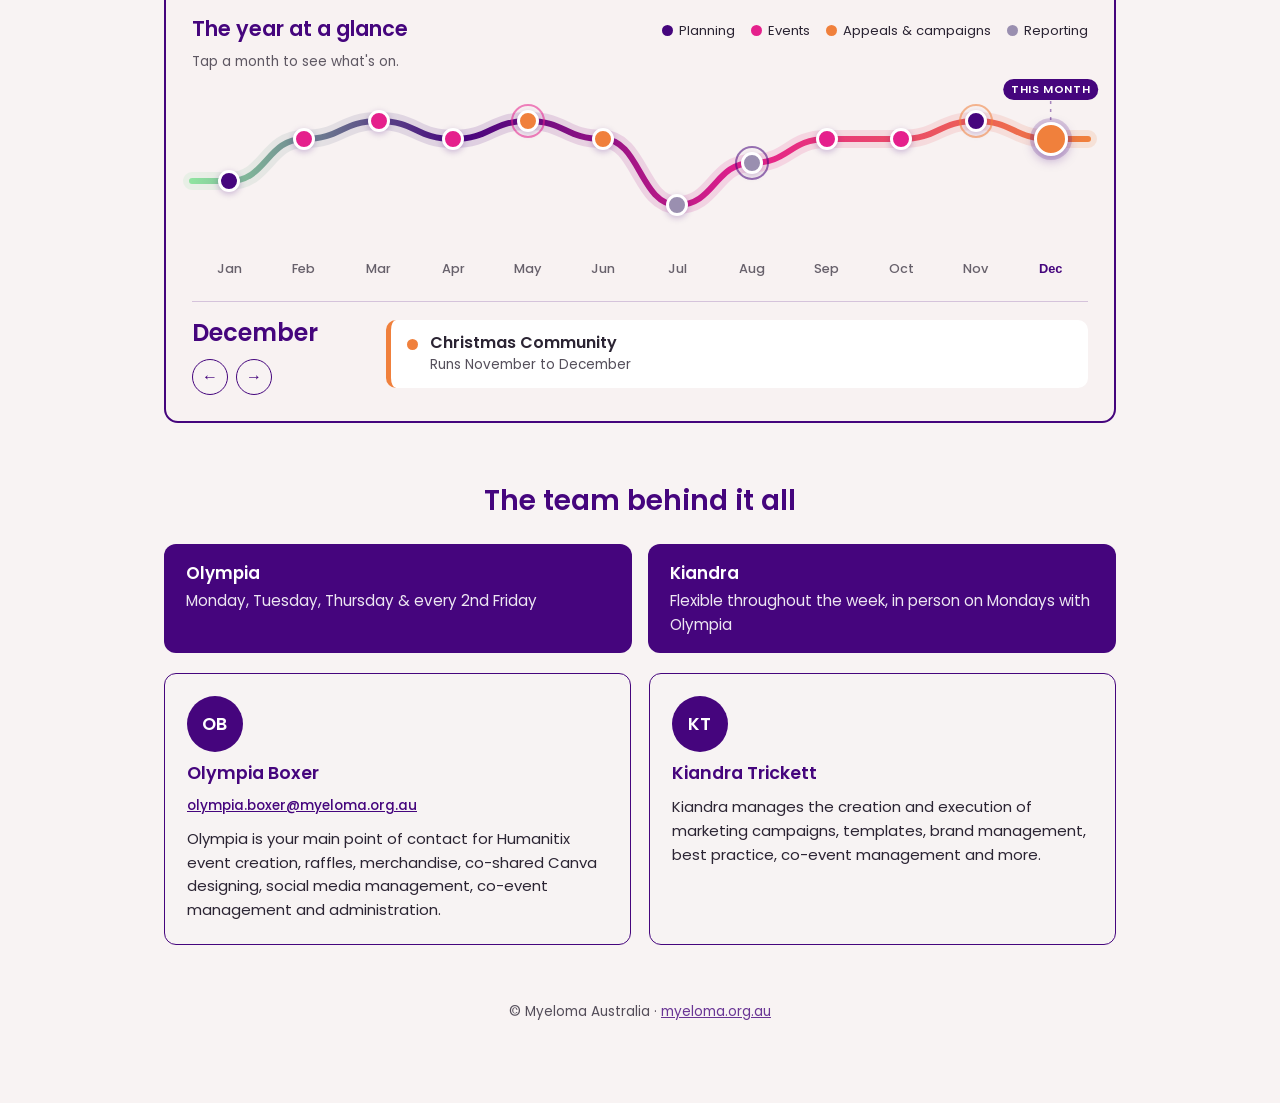
==== commit b56762fd: "Add Moonee Valley planning to August" ====
--- a/brand/index.html
+++ b/brand/index.html
@@ -399,7 +399,7 @@
       { n: "May",       e: [["appeal", "Tax Appeal", "Runs May to June"], ["event", "National Myeloma Summit"]] },
       { n: "June",      e: [["appeal", "Tax Appeal", "Runs May to June"]] },
       { n: "July",      e: [["report", "Reporting & planning", "July to August"]] },
-      { n: "August",    e: [["report", "Reporting & planning", "July to August"]] },
+      { n: "August",    e: [["report", "Reporting & planning", "July to August"], ["plan", "Event planning", "Moonee Valley Racing Carnival"]] },
       { n: "September", e: [["event", "Moonee Valley Racing Carnival", "Runs September to October"]] },
       { n: "October",   e: [["event", "Moonee Valley Racing Carnival", "Runs September to October"]] },
       { n: "November",  e: [["plan", "Event planning", PLAN], ["appeal", "Christmas Community Campaign", "Runs November to December"]] },
